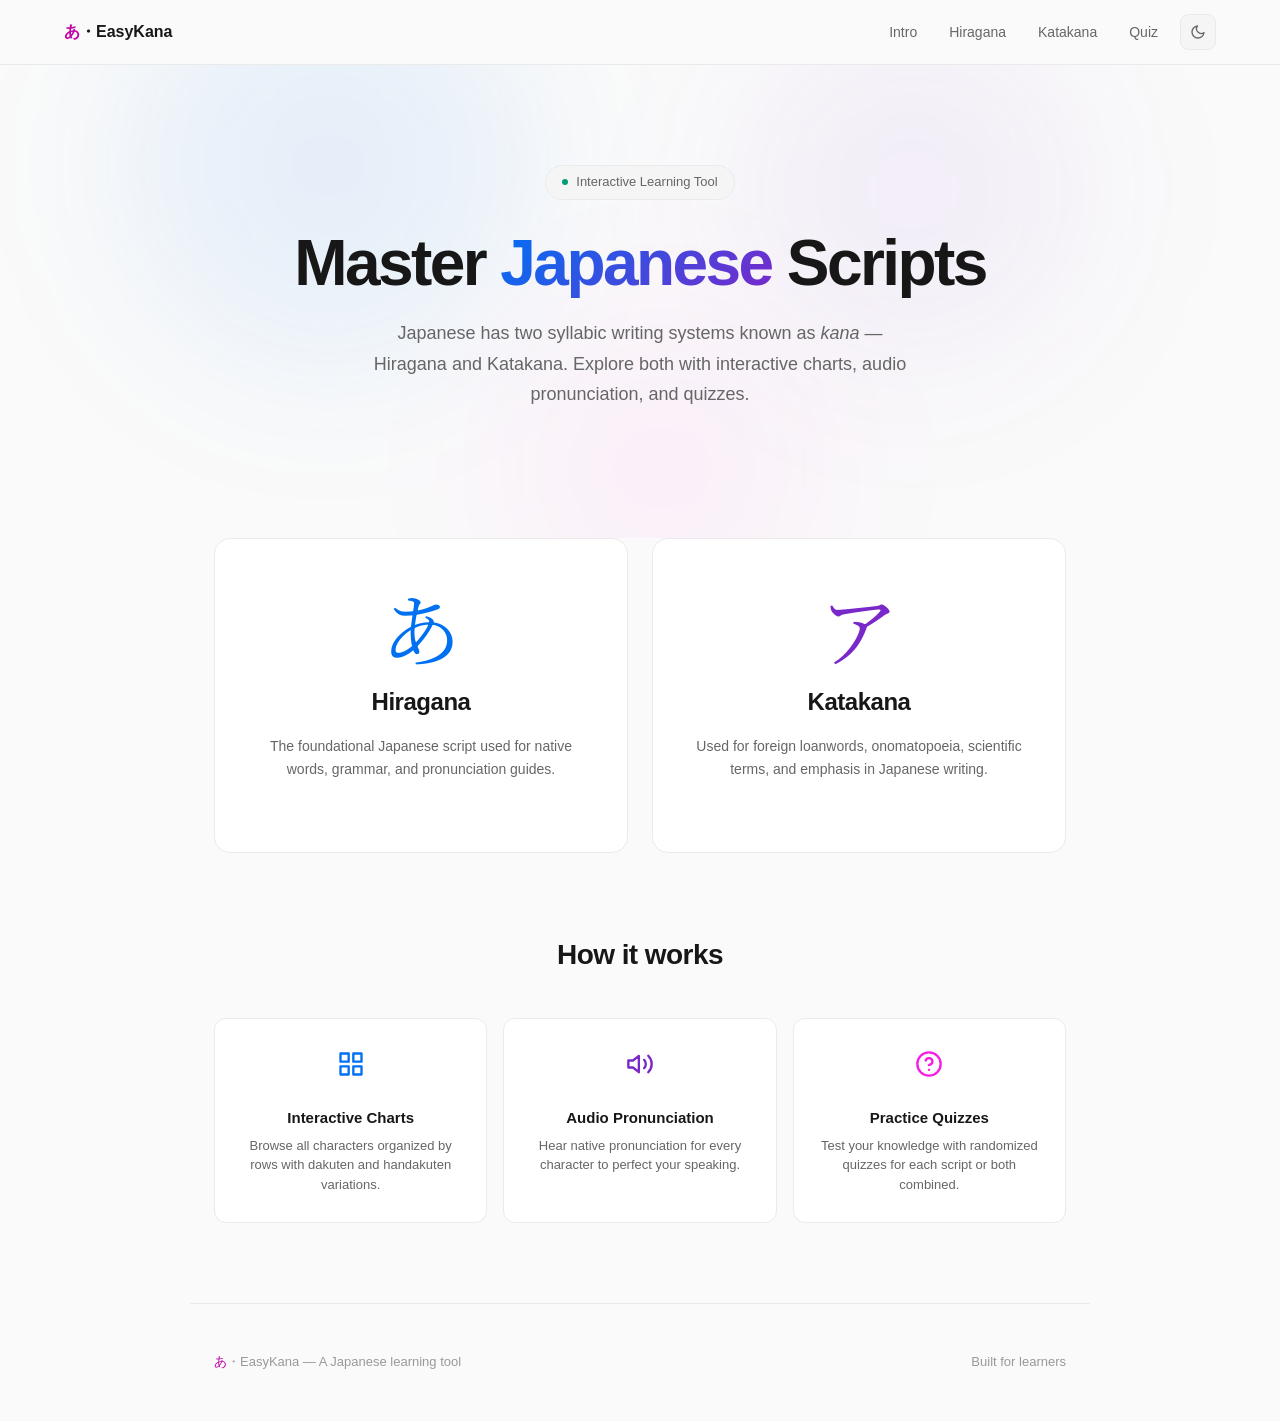
==== index.html @ 502223f6 "hiragana+katakana (basic, dakuten)" ====
<!DOCTYPE html>
<html lang="en">
<head>
  <meta charset="UTF-8">
  <meta name="viewport" content="width=device-width, initial-scale=1.0">
  <title>Master Japanese — Hiragana & Katakana</title>
  <link rel="stylesheet" href="shared.css?v=6">
  <link rel="icon" href="favicon.svg">
  <style>
    /* ── Hero ── */
    .hero {
      position: relative;
      z-index: 1;
      text-align: center;
      padding: 100px 24px 80px;
      max-width: 800px;
      margin: 0 auto;
    }

    .hero-badge {
      display: inline-flex;
      align-items: center;
      gap: 8px;
      padding: 6px 16px;
      border-radius: 999px;
      border: 1px solid var(--border);
      background: var(--bg-secondary);
      font-size: 13px;
      color: var(--text-secondary);
      margin-bottom: 28px;
      backdrop-filter: blur(8px);
    }

    .hero-badge .dot {
      width: 6px;
      height: 6px;
      border-radius: 50%;
      background: var(--accent-cyan);
      animation: pulse-dot 2s ease-in-out infinite;
    }

    .hero h1 {
      font-size: clamp(40px, 6vw, 64px);
      font-weight: 700;
      letter-spacing: -0.04em;
      line-height: 1.1;
      margin-bottom: 20px;
    }

    .hero h1 .gradient-text {
      background: linear-gradient(135deg, var(--accent-blue), var(--accent-violet), var(--accent-pink));
      background-size: 200% 200%;
      animation: gradient-shift 6s ease infinite;
      -webkit-background-clip: text;
      -webkit-text-fill-color: transparent;
      background-clip: text;
    }

    @keyframes gradient-shift {
      0%, 100% { background-position: 0% 50%; }
      50% { background-position: 100% 50%; }
    }

    .hero p {
      font-size: 18px;
      color: var(--text-secondary);
      max-width: 560px;
      margin: 0 auto;
      line-height: 1.7;
    }

    .hero p:last-of-type {
      margin-bottom: 48px;
    }

    /* ── Script Cards ── */
    .scripts-section {
      max-width: 900px;
      margin: 0 auto;
      padding: 0 24px 80px;
    }

    .scripts-grid {
      display: grid;
      grid-template-columns: 1fr 1fr;
      gap: 24px;
    }

    .script-card {
      position: relative;
      background: var(--bg-card);
      border: 1px solid var(--border);
      border-radius: 16px;
      padding: 48px 36px;
      text-align: center;
      cursor: pointer;
      transition: transform 0.3s ease, box-shadow 0.3s ease;
      overflow: hidden;
      text-decoration: none;
      touch-action: manipulation;
    }

    .script-card::before {
      content: '';
      position: absolute;
      inset: -1px;
      border-radius: 16px;
      opacity: 0;
      transition: opacity 0.3s ease;
      pointer-events: none;
      z-index: 0;
    }

    .script-card.hiragana-card::before {
      background: radial-gradient(circle at 50% 50%, rgba(0,112,243,0.15), transparent 60%);
    }

    .script-card.katakana-card::before {
      background: radial-gradient(circle at 50% 50%, rgba(121,40,202,0.15), transparent 60%);
    }

    .script-card:hover {
      border-color: var(--border-hover);
      background: var(--bg-card-hover);
      transform: translateY(-6px);
      box-shadow: 0 16px 48px rgba(0,0,0,0.15);
    }

    .script-card:hover::before {
      opacity: 1;
    }

    .script-char {
      position: relative;
      z-index: 1;
      font-family: "Yu Mincho", "Hiragino Mincho Pro", "MS Mincho", "Noto Serif JP", serif;
      font-size: 80px;
      line-height: 1;
      margin-bottom: 16px;
      transition: transform 0.3s cubic-bezier(0.34, 1.56, 0.64, 1);
    }

    .script-card:hover .script-char {
      transform: scale(1.08);
    }

    .hiragana-card .script-char { color: var(--accent-blue); }
    .katakana-card .script-char { color: var(--accent-violet); }

    .script-card h2 {
      position: relative;
      z-index: 1;
      font-size: 24px;
      font-weight: 600;
      letter-spacing: -0.02em;
      color: var(--text-primary);
      margin-bottom: 14px;
    }

    .script-card .script-desc {
      position: relative;
      z-index: 1;
      font-size: 14px;
      color: var(--text-secondary);
      line-height: 1.6;
      margin-bottom: 24px;
    }

    .script-card .script-stats {
      position: relative;
      z-index: 1;
      display: flex;
      justify-content: center;
      gap: 32px;
      padding-top: 20px;
      border-top: 1px solid var(--border);
    }

    .script-card .stat {
      text-align: center;
    }

    .script-card .stat .num {
      font-size: 22px;
      font-weight: 700;
      color: var(--text-primary);
    }

    .script-card .stat .lbl {
      font-size: 11px;
      color: var(--text-tertiary);
      margin-top: 2px;
      text-transform: uppercase;
      letter-spacing: 0.05em;
    }

    .script-card .arrow {
      position: absolute;
      top: 20px;
      right: 20px;
      width: 32px;
      height: 32px;
      border-radius: 8px;
      border: 1px solid var(--border);
      display: flex;
      align-items: center;
      justify-content: center;
      opacity: 0;
      transform: translate(-4px, 4px);
      transition: opacity 0.2s ease, transform 0.2s ease;
      z-index: 1;
    }

    .script-card:hover .arrow {
      opacity: 1;
      transform: translate(0, 0);
    }

    .arrow svg {
      width: 14px;
      height: 14px;
      stroke: var(--text-secondary);
      fill: none;
      stroke-width: 2;
      stroke-linecap: round;
      stroke-linejoin: round;
    }

    /* ── Features Section ── */
    .features {
      max-width: 900px;
      margin: 0 auto;
      padding: 0 24px 80px;
    }

    .features h2 {
      text-align: center;
      font-size: 28px;
      font-weight: 600;
      letter-spacing: -0.02em;
      margin-bottom: 40px;
    }

    .features-grid {
      display: grid;
      grid-template-columns: repeat(3, 1fr);
      gap: 16px;
    }

    .feature-card {
      background: var(--bg-card);
      border: 1px solid var(--border);
      border-radius: var(--radius);
      padding: 28px 24px;
      text-align: center;
      transition: transform 0.2s ease, box-shadow 0.2s ease;
      text-decoration: none;
      color: inherit;
      display: block;
      touch-action: manipulation;
    }

    .feature-card:hover {
      border-color: var(--border-hover);
      background: var(--bg-card-hover);
    }

    .feature-icon {
      font-size: 28px;
      margin-bottom: 14px;
    }

    .feature-card h3 {
      font-size: 15px;
      font-weight: 600;
      color: var(--text-primary);
      margin-bottom: 6px;
    }

    .feature-card p {
      font-size: 13px;
      color: var(--text-secondary);
      line-height: 1.5;
    }

    footer { max-width: 900px; }

    /* ── Responsive ── */
    @media (max-width: 768px) {
      .hero { padding: 60px 20px 50px; }
      .hero h1 { font-size: 36px; }
      .scripts-grid { grid-template-columns: 1fr; gap: 16px; }
      .script-card { padding: 36px 24px; }
      .script-char { font-size: 60px; }
      .features-grid { grid-template-columns: 1fr; }
      .script-card .arrow { opacity: 1; transform: translate(0, 0); }
    }
  </style>
</head>
<body>

  <nav>
    <div class="nav-inner">
      <a href="index.html" class="logo">
        <span><span style="color:#c005a7">あ</span>・EasyKana</span>
      </a>
      <div class="nav-right">
        <ul class="nav-links">
          <li><a href="intro.html">Intro</a></li>
          <li><a href="hiragana.html">Hiragana</a></li>
          <li><a href="katakana.html">Katakana</a></li>
          <li><a href="quiz.html">Quiz</a></li>
        </ul>
        <button class="hamburger" id="hamburger" aria-label="Toggle menu">
          <svg class="icon-menu" viewBox="0 0 24 24"><line x1="3" y1="6" x2="21" y2="6"/><line x1="3" y1="12" x2="21" y2="12"/><line x1="3" y1="18" x2="21" y2="18"/></svg>
          <svg class="icon-close" viewBox="0 0 24 24"><line x1="18" y1="6" x2="6" y2="18"/><line x1="6" y1="6" x2="18" y2="18"/></svg>
        </button>
        <button class="theme-toggle" id="themeToggle" title="Toggle light/dark mode" aria-label="Toggle theme">
          <svg class="icon-moon" width="16" height="16" viewBox="0 0 24 24" fill="none" stroke="currentColor" stroke-width="2" stroke-linecap="round" stroke-linejoin="round"><path d="M21 12.79A9 9 0 1 1 11.21 3 7 7 0 0 0 21 12.79z"/></svg>
          <svg class="icon-sun" width="16" height="16" viewBox="0 0 24 24" fill="none" stroke="currentColor" stroke-width="2" stroke-linecap="round" stroke-linejoin="round"><circle cx="12" cy="12" r="5"/><line x1="12" y1="1" x2="12" y2="3"/><line x1="12" y1="21" x2="12" y2="23"/><line x1="4.22" y1="4.22" x2="5.64" y2="5.64"/><line x1="18.36" y1="18.36" x2="19.78" y2="19.78"/><line x1="1" y1="12" x2="3" y2="12"/><line x1="21" y1="12" x2="23" y2="12"/><line x1="4.22" y1="19.78" x2="5.64" y2="18.36"/><line x1="18.36" y1="5.64" x2="19.78" y2="4.22"/></svg>
        </button>
      </div>
    </div>
  </nav>
  <div class="mobile-menu" id="mobileMenu">
    <a href="intro.html">Intro</a>
    <a href="hiragana.html">Hiragana</a>
    <a href="katakana.html">Katakana</a>
    <a href="quiz.html">Quiz</a>
  </div>
  <script>
    document.getElementById('hamburger').addEventListener('click', function() {
      this.classList.toggle('active');
      document.getElementById('mobileMenu').classList.toggle('active');
    });
    document.getElementById('hamburger').addEventListener('touchend', function(e) {
      e.preventDefault();
      this.classList.toggle('active');
      document.getElementById('mobileMenu').classList.toggle('active');
    });
  </script>

  <div class="hero-wrap">
    <div class="hero-bg">
      <div class="orb orb-1"></div>
      <div class="orb orb-2"></div>
      <div class="orb orb-3"></div>
    </div>
    <section class="hero">
      <div class="hero-badge">
        <span class="dot"></span>
        Interactive Learning Tool
      </div>
      <h1>Master <span class="gradient-text">Japanese</span> Scripts</h1>
      <p>Japanese has two syllabic writing systems known as <em>kana</em> — Hiragana and Katakana. Explore both with interactive charts, audio pronunciation, and quizzes.</p>
    </section>
  </div>

  <section class="scripts-section">
    <div class="scripts-grid">
      <a href="hiragana.html" class="script-card hiragana-card">
        <div class="arrow"><svg viewBox="0 0 24 24"><line x1="7" y1="17" x2="17" y2="7"/><polyline points="7 7 17 7 17 17"/></svg></div>
        <div class="script-char">あ</div>
        <h2>Hiragana</h2>
        <p class="script-desc">The foundational Japanese script used for native words, grammar, and pronunciation guides.</p>
      </a>
      <a href="katakana.html" class="script-card katakana-card">
        <div class="arrow"><svg viewBox="0 0 24 24"><line x1="7" y1="17" x2="17" y2="7"/><polyline points="7 7 17 7 17 17"/></svg></div>
        <div class="script-char">ア</div>
        <h2>Katakana</h2>
        <p class="script-desc">Used for foreign loanwords, onomatopoeia, scientific terms, and emphasis in Japanese writing.</p>
      </a>
    </div>
  </section>

  <section class="features">
    <h2>How it works</h2>
    <div class="features-grid">
      <div class="feature-card">
        <div class="feature-icon">
          <svg width="28" height="28" viewBox="0 0 24 24" fill="none" stroke="var(--accent-blue)" stroke-width="2" stroke-linecap="round" stroke-linejoin="round"><rect x="3" y="3" width="7" height="7"/><rect x="14" y="3" width="7" height="7"/><rect x="14" y="14" width="7" height="7"/><rect x="3" y="14" width="7" height="7"/></svg>
        </div>
        <h3>Interactive Charts</h3>
        <p>Browse all characters organized by rows with dakuten and handakuten variations.</p>
      </div>
      <div class="feature-card">
        <div class="feature-icon">
          <svg width="28" height="28" viewBox="0 0 24 24" fill="none" stroke="var(--accent-violet)" stroke-width="2" stroke-linecap="round" stroke-linejoin="round"><polygon points="11 5 6 9 2 9 2 15 6 15 11 19 11 5"/><path d="M19.07 4.93a10 10 0 0 1 0 14.14"/><path d="M15.54 8.46a5 5 0 0 1 0 7.07"/></svg>
        </div>
        <h3>Audio Pronunciation</h3>
        <p>Hear native pronunciation for every character to perfect your speaking.</p>
      </div>
      <a href="quiz.html" class="feature-card">
        <div class="feature-icon">
          <svg width="28" height="28" viewBox="0 0 24 24" fill="none" stroke="var(--accent-pink)" stroke-width="2" stroke-linecap="round" stroke-linejoin="round"><circle cx="12" cy="12" r="10"/><path d="M9.09 9a3 3 0 0 1 5.83 1c0 2-3 3-3 3"/><line x1="12" y1="17" x2="12.01" y2="17"/></svg>
        </div>
        <h3>Practice Quizzes</h3>
        <p>Test your knowledge with randomized quizzes for each script or both combined.</p>
      </a>
    </div>
  </section>

  <footer>
    <span class="footer-desktop"><span style="color:#c005a7">あ</span>・EasyKana — A Japanese learning tool</span>
    <span class="footer-desktop">Built for learners</span>
    <span class="footer-mobile"><span style="color:#c005a7">あ</span>・EasyKana — Built for learners</span>
  </footer>

  <script>
    const themeToggle = document.getElementById('themeToggle');
    const html = document.documentElement;
    const saved = localStorage.getItem('theme');
    if (saved === 'dark' || (!saved && window.matchMedia('(prefers-color-scheme: dark)').matches)) html.setAttribute('data-theme', 'dark');

    themeToggle.addEventListener('click', () => {
      const isDark = html.getAttribute('data-theme') === 'dark';
      if (isDark) {
        html.removeAttribute('data-theme');
        localStorage.setItem('theme', 'light');
      } else {
        html.setAttribute('data-theme', 'dark');
        localStorage.setItem('theme', 'dark');
      }
    });

    document.querySelectorAll('a.script-card, a.feature-card').forEach(link => {
      let startY = 0;
      link.addEventListener('touchstart', e => { startY = e.touches[0].clientY; }, { passive: true });
      link.addEventListener('touchend', e => {
        e.preventDefault();
        if (Math.abs(e.changedTouches[0].clientY - startY) < 10) {
          window.location.href = link.href;
        }
      });
    });
  </script>

</body>
</html>
---- shared.css ----
@import url('https://fonts.googleapis.com/css2?family=Noto+Serif+JP:wght@400;700;900&display=swap');

/* ── Reset & Vercel Palette ── */
*, *::before, *::after { margin: 0; padding: 0; box-sizing: border-box; }

:root {
  --bg: #fafafa;
  --bg-secondary: #f5f5f5;
  --bg-card: #ffffff;
  --bg-card-hover: #f7f7f7;
  --border: #eaeaea;
  --border-hover: #d4d4d4;
  --text-primary: #171717;
  --text-secondary: #666666;
  --text-tertiary: #999999;
  --accent: #444444;
  --accent-blue: #0070f3;
  --accent-blue-hover: #005bc4;
  --accent-violet: #7928ca;
  --accent-cyan: #009e74;
  --accent-pink: #f81ce5;
  --shadow: 0 2px 8px rgba(0,0,0,0.06);
  --shadow-lg: 0 8px 30px rgba(0,0,0,0.08);
  --nav-bg: rgba(250, 250, 250, 0.8);
  --overlay-bg: rgba(0,0,0,0.4);
  --gradient-card: rgba(0,112,243,0.04), rgba(121,40,202,0.04);
  --pill-active-bg: rgba(0,0,0,0.06);
  --hero-glow-1: rgba(0,112,243,0.08);
  --hero-glow-2: rgba(121,40,202,0.06);
  --hero-glow-3: rgba(248,28,229,0.05);
  --card-glow: rgba(0,112,243,0.12);
  --radius: 12px;
  --radius-sm: 8px;
  --transition: 150ms ease;
}

html[data-theme="dark"] {
  --bg: #000000;
  --bg-secondary: #0a0a0a;
  --bg-card: #111111;
  --bg-card-hover: #1a1a1a;
  --border: #222222;
  --border-hover: #333333;
  --text-primary: #ededed;
  --text-secondary: #a1a1a1;
  --text-tertiary: #666666;
  --accent: #ffffff;
  --accent-blue: #0070f3;
  --accent-blue-hover: #0060d3;
  --accent-violet: #7928ca;
  --accent-cyan: #50e3c2;
  --accent-pink: #f81ce5;
  --shadow: 0 2px 8px rgba(0,0,0,0.3);
  --shadow-lg: 0 8px 30px rgba(0,0,0,0.4);
  --nav-bg: rgba(0, 0, 0, 0.8);
  --overlay-bg: rgba(0,0,0,0.7);
  --gradient-card: rgba(0,112,243,0.06), rgba(121,40,202,0.06);
  --pill-active-bg: rgba(255,255,255,0.06);
  --hero-glow-1: rgba(0,112,243,0.15);
  --hero-glow-2: rgba(121,40,202,0.12);
  --hero-glow-3: rgba(248,28,229,0.08);
  --card-glow: rgba(0,112,243,0.2);
}

html { scroll-behavior: smooth; }

body {
  font-family: -apple-system, BlinkMacSystemFont, 'Segoe UI', Roboto, 'Helvetica Neue', sans-serif;
  background: var(--bg);
  color: var(--text-primary);
  line-height: 1.6;
  -webkit-font-smoothing: antialiased;
}

/* ── Navigation ── */
nav {
  position: sticky;
  top: 0;
  z-index: 100;
  background: var(--nav-bg);
  backdrop-filter: blur(12px);
  -webkit-backdrop-filter: blur(12px);
  border-bottom: 1px solid var(--border);
}

.nav-inner {
  max-width: 1200px;
  margin: 0 auto;
  padding: 0 24px;
  height: 64px;
  display: flex;
  align-items: center;
  justify-content: space-between;
}

.logo {
  display: flex;
  align-items: center;
  gap: 10px;
  font-size: 16px;
  font-weight: 600;
  color: var(--text-primary);
  text-decoration: none;
}

.nav-right {
  display: flex;
  align-items: center;
  gap: 8px;
}

.nav-links {
  display: flex;
  gap: 4px;
  list-style: none;
}

.nav-links a {
  padding: 6px 14px;
  border-radius: 6px;
  font-size: 14px;
  color: var(--text-secondary);
  text-decoration: none;
  transition: color var(--transition), background var(--transition);
}

.nav-links a:hover {
  color: var(--text-primary);
  background: var(--pill-active-bg);
}

.nav-links a.active {
  background: linear-gradient(135deg, var(--accent-blue), var(--accent-violet), var(--accent-pink));
  -webkit-background-clip: text;
  -webkit-text-fill-color: transparent;
  background-clip: text;
}

/* ── Theme Toggle ── */
.theme-toggle {
  width: 36px;
  height: 36px;
  border-radius: 8px;
  border: 1px solid var(--border);
  background: var(--bg-secondary);
  color: var(--text-secondary);
  cursor: pointer;
  display: flex;
  align-items: center;
  justify-content: center;
  transition: transform var(--transition), box-shadow var(--transition);
  flex-shrink: 0;
}

.theme-toggle:hover {
  border-color: var(--border-hover);
  color: var(--text-primary);
}

.icon-sun { display: none; }
.icon-moon { display: block; }
html[data-theme="dark"] .icon-sun { display: block; }
html[data-theme="dark"] .icon-moon { display: none; }

/* ── Hero Background ── */
.hero-wrap {
  position: relative;
  overflow: hidden;
}

.hero-bg {
  position: absolute;
  inset: 0;
  z-index: 0;
  overflow: hidden;
}

.hero-bg .orb {
  position: absolute;
  border-radius: 50%;
  filter: blur(80px);
  animation: float 8s ease-in-out infinite;
}

.hero-bg .orb-1 {
  width: 400px; height: 400px;
  background: var(--hero-glow-1);
  top: -100px; left: 10%;
  animation-delay: 0s;
}

.hero-bg .orb-2 {
  width: 350px; height: 350px;
  background: var(--hero-glow-2);
  top: -50px; right: 15%;
  animation-delay: -3s;
}

.hero-bg .orb-3 {
  width: 300px; height: 300px;
  background: var(--hero-glow-3);
  bottom: -80px; left: 40%;
  animation-delay: -5s;
}

@keyframes float {
  0%, 100% { transform: translate(0, 0) scale(1); }
  33% { transform: translate(30px, -20px) scale(1.05); }
  66% { transform: translate(-20px, 15px) scale(0.95); }
}

@keyframes pulse-dot {
  0%, 100% { opacity: 1; transform: scale(1); }
  50% { opacity: 0.5; transform: scale(0.8); }
}

/* ── Footer ── */
footer {
  margin: 0 auto;
  padding: 48px 24px;
  border-top: 1px solid var(--border);
  display: flex;
  align-items: center;
  justify-content: space-between;
  font-size: 13px;
  color: var(--text-tertiary);
}

footer a {
  color: var(--text-secondary);
  text-decoration: none;
  transition: color var(--transition);
}

footer a:hover {
  color: var(--text-primary);
}

/* ── Hamburger Menu ── */
.hamburger {
  display: none;
  width: 36px;
  height: 36px;
  border-radius: 8px;
  border: 1px solid var(--border);
  background: transparent;
  color: var(--text-secondary);
  cursor: pointer;
  align-items: center;
  justify-content: center;
  transition: transform var(--transition), box-shadow var(--transition);
  flex-shrink: 0;
}

.hamburger:hover {
  border-color: var(--border-hover);
  color: var(--text-primary);
  background: var(--bg-card);
}

.hamburger svg {
  width: 18px;
  height: 18px;
  stroke: currentColor;
  fill: none;
  stroke-width: 2;
  stroke-linecap: round;
}

.hamburger .icon-close { display: none; }
.hamburger.active .icon-menu { display: none; }
.hamburger.active .icon-close { display: block; }

.mobile-menu {
  display: none;
  position: fixed;
  top: 64px;
  left: 0;
  right: 0;
  z-index: 99;
  background: var(--bg);
  border-bottom: 1px solid var(--border);
  padding: 16px 24px;
  flex-direction: column;
  gap: 4px;
  animation: menu-enter 0.2s ease;
}

.mobile-menu.active {
  display: flex;
}

@keyframes menu-enter {
  from { opacity: 0; transform: translateY(-8px); }
  to { opacity: 1; transform: translateY(0); }
}

.mobile-menu a {
  display: block;
  padding: 12px 16px;
  border-radius: 8px;
  font-size: 15px;
  color: var(--text-secondary);
  text-decoration: none;
  transition: color var(--transition);
}

.mobile-menu a:hover {
  color: var(--text-primary);
  background: var(--pill-active-bg);
}

.mobile-menu a.active {
  background: linear-gradient(135deg, var(--accent-blue), var(--accent-violet), var(--accent-pink));
  -webkit-background-clip: text;
  -webkit-text-fill-color: transparent;
  background-clip: text;
}

.footer-mobile { display: none; }

/* ── Responsive (shared) ── */
@media (max-width: 768px) {
  .nav-links { display: none; }
  .hamburger { display: flex; }
  footer .footer-desktop { display: none; }
  footer .footer-mobile { display: block; }
}
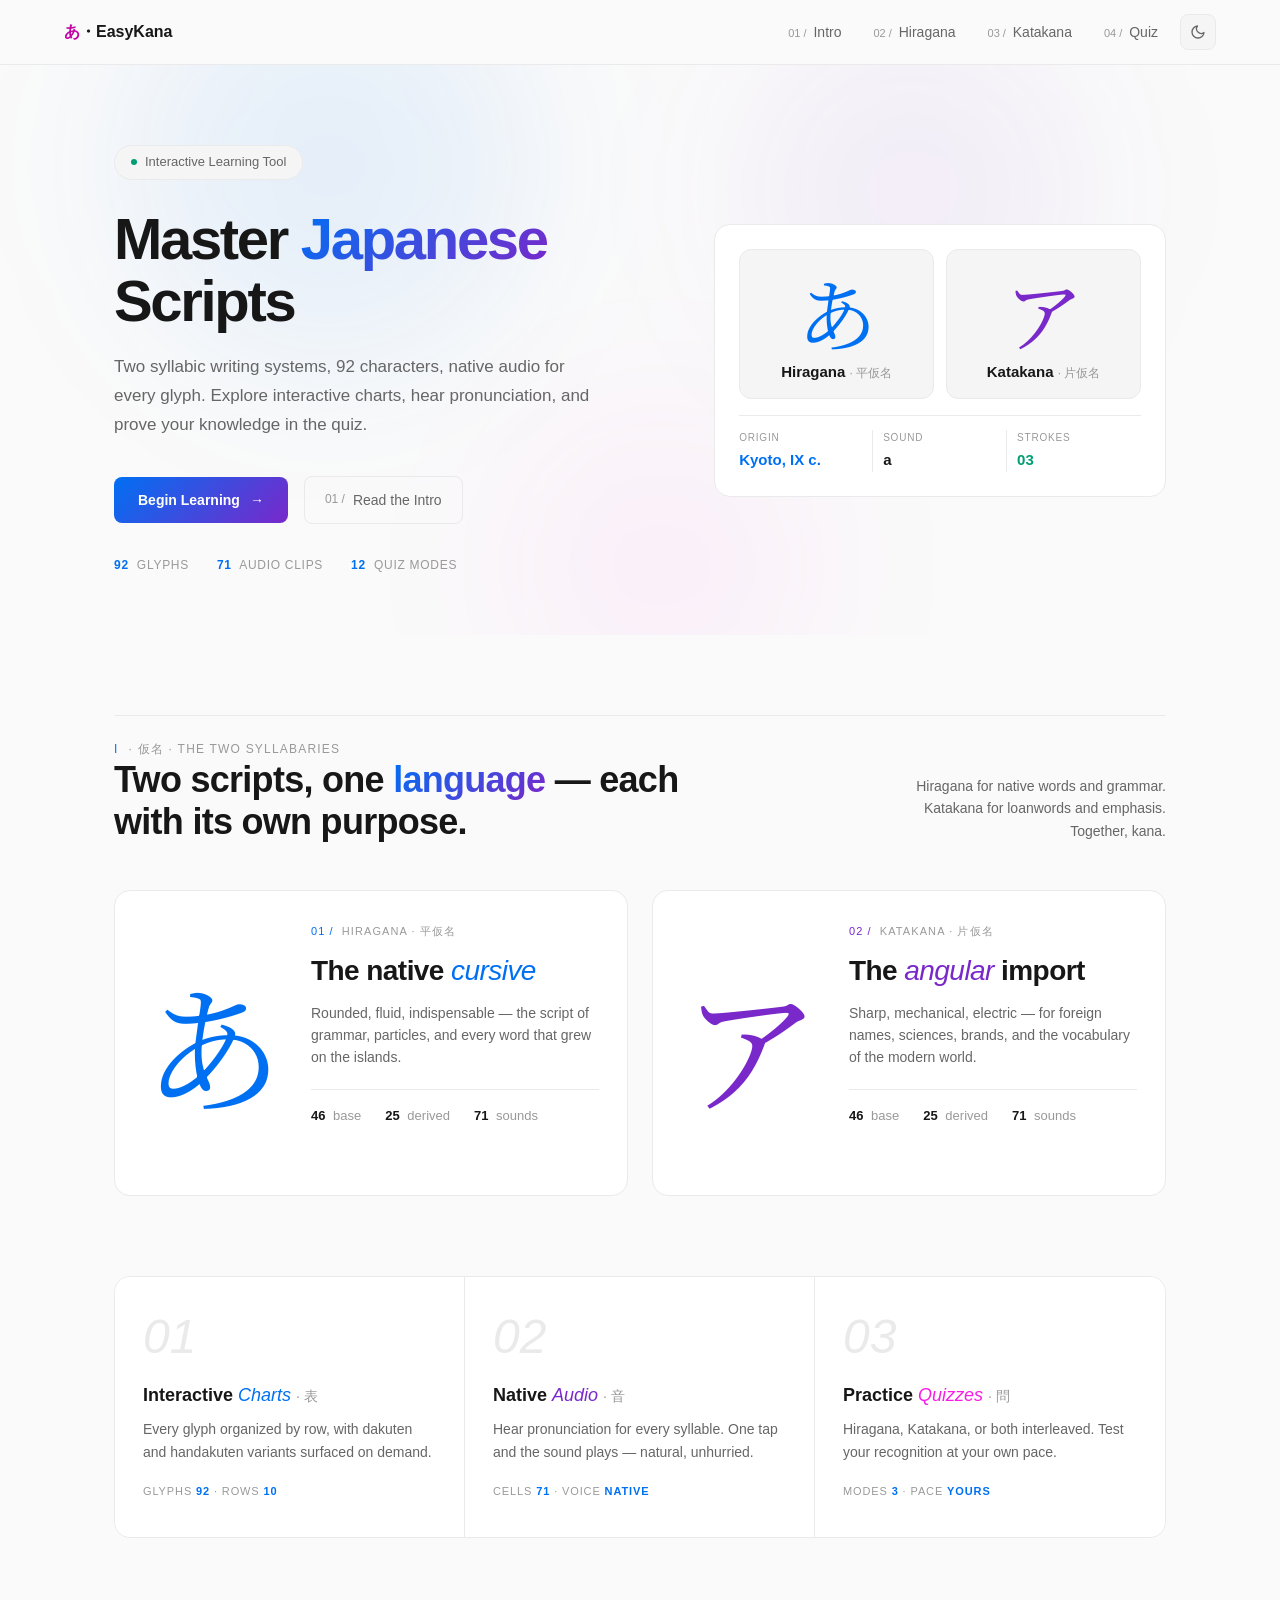
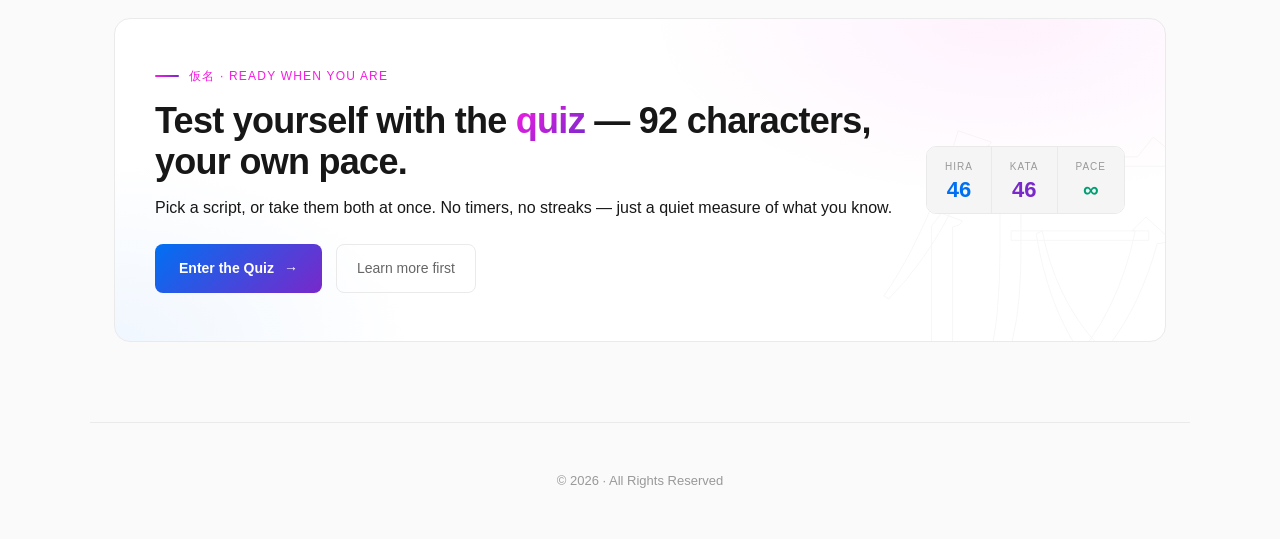
==== commit 91a3e79c: "redesign" ====
--- a/index.html
+++ b/index.html
@@ -7,15 +7,69 @@
   <link rel="stylesheet" href="shared.css?v=6">
   <link rel="icon" href="favicon.svg">
   <style>
-    /* ── Hero ── */
+    /* ── Ticker Tape ── */
+    .ticker {
+      border-bottom: 1px solid var(--border);
+      background: var(--bg-secondary);
+      overflow: hidden;
+      font-size: 12px;
+      letter-spacing: 0.12em;
+      color: var(--text-tertiary);
+      text-transform: uppercase;
+      user-select: none;
+    }
+    .ticker-track {
+      display: flex;
+      gap: 48px;
+      padding: 8px 0;
+      white-space: nowrap;
+      animation: ticker-scroll 50s linear infinite;
+      width: max-content;
+    }
+    .ticker-track span {
+      display: inline-flex;
+      align-items: center;
+      gap: 10px;
+    }
+    .ticker-track .glyph {
+      font-family: "Yu Mincho", "Hiragino Mincho Pro", "Noto Serif JP", serif;
+      font-size: 14px;
+      background: linear-gradient(135deg, var(--accent-blue), var(--accent-violet));
+      -webkit-background-clip: text;
+      -webkit-text-fill-color: transparent;
+      background-clip: text;
+      letter-spacing: 0;
+    }
+    .ticker-track .sep {
+      color: var(--accent-pink);
+    }
+    @keyframes ticker-scroll {
+      from { transform: translateX(0); }
+      to { transform: translateX(-50%); }
+    }
+
+    /* ── Numbered Nav Override ── */
+    .nav-links .num {
+      color: var(--text-tertiary);
+      font-size: 11px;
+      margin-right: 3px;
+      font-variant-numeric: tabular-nums;
+    }
+
+    /* ── Hero (asymmetric) ── */
     .hero {
       position: relative;
       z-index: 1;
-      text-align: center;
-      padding: 100px 24px 80px;
-      max-width: 800px;
+      max-width: 1100px;
       margin: 0 auto;
-    }
+      padding: 80px 24px 60px;
+      display: grid;
+      grid-template-columns: 1.1fr 0.9fr;
+      gap: 48px;
+      align-items: center;
+    }
+
+    .hero-left { position: relative; }
 
     .hero-badge {
       display: inline-flex;
@@ -40,10 +94,10 @@
     }
 
     .hero h1 {
-      font-size: clamp(40px, 6vw, 64px);
+      font-size: clamp(38px, 5vw, 58px);
       font-weight: 700;
       letter-spacing: -0.04em;
-      line-height: 1.1;
+      line-height: 1.08;
       margin-bottom: 20px;
     }
 
@@ -62,22 +116,322 @@
     }
 
     .hero p {
-      font-size: 18px;
+      font-size: 17px;
       color: var(--text-secondary);
-      max-width: 560px;
+      max-width: 480px;
+      line-height: 1.7;
+      margin-bottom: 36px;
+    }
+
+    .hero-actions {
+      display: flex;
+      align-items: center;
+      gap: 16px;
+      flex-wrap: wrap;
+    }
+
+    .btn-primary {
+      display: inline-flex;
+      align-items: center;
+      gap: 10px;
+      padding: 12px 24px;
+      background: linear-gradient(135deg, var(--accent-blue), var(--accent-violet));
+      color: #fff;
+      font-size: 14px;
+      font-weight: 600;
+      border-radius: 8px;
+      text-decoration: none;
+      transition: transform 0.2s ease, box-shadow 0.2s ease;
+    }
+    .btn-primary:hover {
+      transform: translateY(-2px);
+      box-shadow: 0 8px 24px rgba(0,112,243,0.3);
+    }
+
+    .btn-ghost {
+      display: inline-flex;
+      align-items: center;
+      gap: 8px;
+      padding: 12px 20px;
+      border: 1px solid var(--border);
+      background: transparent;
+      color: var(--text-secondary);
+      font-size: 14px;
+      font-weight: 500;
+      border-radius: 8px;
+      text-decoration: none;
+      transition: transform 0.2s ease, box-shadow 0.2s ease;
+    }
+    .btn-ghost:hover {
+      border-color: var(--border-hover);
+      color: var(--text-primary);
+      background: var(--bg-card);
+    }
+
+    .hero-meta {
+      display: flex;
+      gap: 28px;
+      margin-top: 32px;
+      font-size: 12px;
+      letter-spacing: 0.06em;
+      color: var(--text-tertiary);
+      text-transform: uppercase;
+    }
+    .hero-meta b {
+      color: var(--accent-blue);
+      font-weight: 600;
+      margin-right: 4px;
+    }
+
+    /* ── Codex Card (hero right) ── */
+    .codex {
+      position: relative;
+      background: var(--bg-card);
+      border: 1px solid var(--border);
+      border-radius: 16px;
+      padding: 24px;
+      overflow: hidden;
+    }
+
+    .codex .corner {
+      position: absolute;
+      width: 14px;
+      height: 14px;
+      pointer-events: none;
+    }
+    .codex .corner svg {
+      width: 14px;
+      height: 14px;
+      stroke: var(--accent-violet);
+      stroke-width: 1.5;
+      fill: none;
+      opacity: 0.5;
+    }
+    .codex .c-tl { top: 8px; left: 8px; }
+    .codex .c-tr { top: 8px; right: 8px; }
+    .codex .c-bl { bottom: 8px; left: 8px; }
+    .codex .c-br { bottom: 8px; right: 8px; }
+
+    .codex-head {
+      display: flex;
+      justify-content: space-between;
+      align-items: center;
+      padding-bottom: 14px;
+      border-bottom: 1px solid var(--border);
+      margin-bottom: 16px;
+      font-size: 11px;
+      letter-spacing: 0.08em;
+      text-transform: uppercase;
+      color: var(--text-tertiary);
+    }
+    .codex-head .status {
+      display: flex;
+      align-items: center;
+      gap: 6px;
+      color: var(--accent-cyan);
+    }
+    .codex-head .status .pip {
+      width: 6px;
+      height: 6px;
+      border-radius: 50%;
+      background: var(--accent-cyan);
+      box-shadow: 0 0 6px var(--accent-cyan);
+    }
+
+    .codex-tiles {
+      display: grid;
+      grid-template-columns: 1fr 1fr;
+      gap: 12px;
+      margin-bottom: 16px;
+    }
+
+    .codex-tile {
+      position: relative;
+      border: 1px solid var(--border);
+      border-radius: 12px;
+      padding: 18px 16px 14px;
+      text-decoration: none;
+      color: inherit;
+      display: flex;
+      flex-direction: column;
+      align-items: center;
+      gap: 4px;
+      transition: transform 0.2s ease, box-shadow 0.2s ease;
+      background: var(--bg-secondary);
+      overflow: hidden;
+    }
+    .codex-tile:hover {
+      transform: translateY(-3px);
+      box-shadow: 0 8px 24px rgba(0,0,0,0.1);
+      border-color: var(--border-hover);
+    }
+    .codex-tile .tile-label {
+      font-size: 10px;
+      letter-spacing: 0.1em;
+      text-transform: uppercase;
+      color: var(--text-tertiary);
+      align-self: flex-start;
+    }
+    .codex-tile .tile-char {
+      font-family: "Yu Mincho", "Hiragino Mincho Pro", "Noto Serif JP", serif;
+      font-size: 80px;
+      line-height: 1;
+      margin: 4px 0;
+    }
+    .codex-tile.hira .tile-char {
+      color: var(--accent-blue);
+    }
+    .codex-tile.kata .tile-char {
+      color: var(--accent-violet);
+    }
+    .codex-tile .tile-name {
+      font-size: 15px;
+      font-weight: 600;
+      color: var(--text-primary);
+    }
+    .codex-tile .tile-arrow {
+      position: absolute;
+      top: 12px;
+      right: 12px;
+      width: 24px;
+      height: 24px;
+      border-radius: 6px;
+      border: 1px solid var(--border);
+      display: flex;
+      align-items: center;
+      justify-content: center;
+      opacity: 0;
+      transform: translate(-4px, 4px);
+      transition: opacity 0.2s ease, transform 0.2s ease;
+    }
+    .codex-tile:hover .tile-arrow {
+      opacity: 1;
+      transform: translate(0, 0);
+    }
+    .tile-arrow svg {
+      width: 12px;
+      height: 12px;
+      stroke: var(--text-secondary);
+      fill: none;
+      stroke-width: 2;
+      stroke-linecap: round;
+      stroke-linejoin: round;
+    }
+
+    .codex-foot {
+      display: grid;
+      grid-template-columns: repeat(3, 1fr);
+      border-top: 1px solid var(--border);
+      padding-top: 14px;
+    }
+    .codex-foot .cell {
+      padding: 0 10px;
+      border-right: 1px solid var(--border);
+    }
+    .codex-foot .cell:first-child { padding-left: 0; }
+    .codex-foot .cell:last-child { border-right: none; padding-right: 0; }
+    .codex-foot .k {
+      font-size: 10px;
+      letter-spacing: 0.08em;
+      text-transform: uppercase;
+      color: var(--text-tertiary);
+    }
+    .codex-foot .v {
+      font-size: 15px;
+      font-weight: 600;
+      color: var(--text-primary);
+      margin-top: 2px;
+    }
+    .codex-foot .v.accent { color: var(--accent-blue); }
+    .codex-foot .v.cyan { color: var(--accent-cyan); font-variant-numeric: tabular-nums; }
+
+    /* ── Specimen Strip ── */
+    .specimen {
+      border-top: 1px solid var(--border);
+      border-bottom: 1px solid var(--border);
+      background: var(--bg-secondary);
+      padding: 20px 0;
+      overflow: hidden;
+      user-select: none;
+    }
+    .spec-track {
+      display: flex;
+      gap: 32px;
+      width: max-content;
+      animation: spec-scroll 60s linear infinite;
+      align-items: center;
+    }
+    .spec-item {
+      display: inline-flex;
+      align-items: center;
+      gap: 10px;
+      padding-right: 32px;
+      border-right: 1px solid var(--border);
+    }
+    .spec-item .ch {
+      font-family: "Yu Mincho", "Hiragino Mincho Pro", "Noto Serif JP", serif;
+      font-size: 28px;
+      font-weight: 400;
+      line-height: 1;
+    }
+    .spec-item.hira .ch { color: var(--accent-blue); }
+    .spec-item.kata .ch { color: var(--accent-violet); }
+    .spec-item .rom {
+      font-size: 11px;
+      letter-spacing: 0.1em;
+      text-transform: uppercase;
+      color: var(--text-tertiary);
+    }
+    @keyframes spec-scroll {
+      from { transform: translateX(0); }
+      to { transform: translateX(-50%); }
+    }
+
+    /* ── Script Cards Section ── */
+    .scripts-section {
+      max-width: 1100px;
       margin: 0 auto;
-      line-height: 1.7;
-    }
-
-    .hero p:last-of-type {
+      padding: 80px 24px;
+    }
+
+    .sec-head {
+      display: flex;
+      align-items: flex-end;
+      justify-content: space-between;
+      gap: 24px;
       margin-bottom: 48px;
-    }
-
-    /* ── Script Cards ── */
-    .scripts-section {
-      max-width: 900px;
-      margin: 0 auto;
-      padding: 0 24px 80px;
+      padding-top: 24px;
+      border-top: 1px solid var(--border);
+    }
+    .sec-head .idx {
+      font-size: 12px;
+      letter-spacing: 0.1em;
+      text-transform: uppercase;
+      color: var(--text-tertiary);
+      display: flex;
+      align-items: center;
+      gap: 10px;
+    }
+    .sec-head .idx .accent { color: var(--accent-blue); }
+    .sec-head h2 {
+      font-size: clamp(24px, 3.5vw, 36px);
+      font-weight: 600;
+      letter-spacing: -0.02em;
+      line-height: 1.15;
+      max-width: 600px;
+    }
+    .sec-head h2 .em {
+      background: linear-gradient(135deg, var(--accent-blue), var(--accent-violet));
+      -webkit-background-clip: text;
+      -webkit-text-fill-color: transparent;
+      background-clip: text;
+    }
+    .sec-head .aside {
+      max-width: 280px;
+      font-size: 14px;
+      line-height: 1.6;
+      color: var(--text-secondary);
+      text-align: right;
     }
 
     .scripts-grid {
@@ -91,213 +445,421 @@
       background: var(--bg-card);
       border: 1px solid var(--border);
       border-radius: 16px;
-      padding: 48px 36px;
-      text-align: center;
+      padding: 0;
       cursor: pointer;
       transition: transform 0.3s ease, box-shadow 0.3s ease;
       overflow: hidden;
       text-decoration: none;
       touch-action: manipulation;
-    }
-
-    .script-card::before {
-      content: '';
-      position: absolute;
-      inset: -1px;
-      border-radius: 16px;
-      opacity: 0;
-      transition: opacity 0.3s ease;
-      pointer-events: none;
-      z-index: 0;
-    }
-
-    .script-card.hiragana-card::before {
-      background: radial-gradient(circle at 50% 50%, rgba(0,112,243,0.15), transparent 60%);
-    }
-
-    .script-card.katakana-card::before {
-      background: radial-gradient(circle at 50% 50%, rgba(121,40,202,0.15), transparent 60%);
-    }
-
-    .script-card:hover {
-      border-color: var(--border-hover);
-      background: var(--bg-card-hover);
-      transform: translateY(-6px);
-      box-shadow: 0 16px 48px rgba(0,0,0,0.15);
-    }
-
-    .script-card:hover::before {
-      opacity: 1;
-    }
-
-    .script-char {
-      position: relative;
-      z-index: 1;
-      font-family: "Yu Mincho", "Hiragino Mincho Pro", "MS Mincho", "Noto Serif JP", serif;
-      font-size: 80px;
+      display: grid;
+      grid-template-columns: auto 1fr;
+      align-items: center;
+    }
+
+    .script-card .card-glyph {
+      font-family: "Yu Mincho", "Hiragino Mincho Pro", "Noto Serif JP", serif;
+      font-size: 140px;
       line-height: 1;
-      margin-bottom: 16px;
+      padding: 24px 28px;
+      text-align: center;
       transition: transform 0.3s cubic-bezier(0.34, 1.56, 0.64, 1);
     }
-
-    .script-card:hover .script-char {
-      transform: scale(1.08);
-    }
-
-    .hiragana-card .script-char { color: var(--accent-blue); }
-    .katakana-card .script-char { color: var(--accent-violet); }
-
-    .script-card h2 {
-      position: relative;
-      z-index: 1;
-      font-size: 24px;
+    .script-card:hover .card-glyph {
+      transform: scale(1.06);
+    }
+    .hiragana-card .card-glyph { color: var(--accent-blue); }
+    .katakana-card .card-glyph { color: var(--accent-violet); }
+
+    .script-card .card-body {
+      padding: 32px 28px 32px 0;
+    }
+    .script-card .card-tag {
+      font-size: 11px;
+      letter-spacing: 0.1em;
+      text-transform: uppercase;
+      color: var(--text-tertiary);
+      margin-bottom: 8px;
+      display: flex;
+      align-items: center;
+      gap: 8px;
+    }
+    .hiragana-card .card-tag .tag-accent { color: var(--accent-blue); }
+    .katakana-card .card-tag .tag-accent { color: var(--accent-violet); }
+
+    .script-card h3 {
+      font-size: 28px;
       font-weight: 600;
       letter-spacing: -0.02em;
       color: var(--text-primary);
-      margin-bottom: 14px;
-    }
-
-    .script-card .script-desc {
-      position: relative;
-      z-index: 1;
+      margin-bottom: 8px;
+    }
+    .script-card h3 .em {
+      font-weight: 400;
+      font-style: italic;
+    }
+    .hiragana-card h3 .em { color: var(--accent-blue); }
+    .katakana-card h3 .em { color: var(--accent-violet); }
+
+    .script-card .card-desc {
       font-size: 14px;
       color: var(--text-secondary);
       line-height: 1.6;
-      margin-bottom: 24px;
-    }
-
-    .script-card .script-stats {
-      position: relative;
-      z-index: 1;
-      display: flex;
-      justify-content: center;
-      gap: 32px;
-      padding-top: 20px;
+      margin-bottom: 20px;
+    }
+
+    .script-card .card-stats {
+      display: flex;
+      gap: 24px;
+      padding-top: 16px;
       border-top: 1px solid var(--border);
-    }
-
-    .script-card .stat {
-      text-align: center;
-    }
-
-    .script-card .stat .num {
-      font-size: 22px;
-      font-weight: 700;
+      font-size: 13px;
+      color: var(--text-tertiary);
+    }
+    .script-card .card-stats b {
       color: var(--text-primary);
-    }
-
-    .script-card .stat .lbl {
-      font-size: 11px;
-      color: var(--text-tertiary);
-      margin-top: 2px;
-      text-transform: uppercase;
-      letter-spacing: 0.05em;
-    }
-
-    .script-card .arrow {
-      position: absolute;
-      top: 20px;
-      right: 20px;
-      width: 32px;
-      height: 32px;
-      border-radius: 8px;
-      border: 1px solid var(--border);
-      display: flex;
-      align-items: center;
-      justify-content: center;
+      font-weight: 600;
+      margin-right: 4px;
+    }
+
+    .script-card .card-enter {
+      display: flex;
+      align-items: center;
+      gap: 6px;
+      font-size: 13px;
+      font-weight: 600;
+      margin-top: 16px;
       opacity: 0;
-      transform: translate(-4px, 4px);
+      transform: translateX(-6px);
       transition: opacity 0.2s ease, transform 0.2s ease;
-      z-index: 1;
-    }
-
-    .script-card:hover .arrow {
+    }
+    .hiragana-card .card-enter { color: var(--accent-blue); }
+    .katakana-card .card-enter { color: var(--accent-violet); }
+    .script-card:hover .card-enter {
       opacity: 1;
-      transform: translate(0, 0);
-    }
-
-    .arrow svg {
+      transform: translateX(0);
+    }
+    .card-enter svg {
       width: 14px;
       height: 14px;
-      stroke: var(--text-secondary);
+      stroke: currentColor;
       fill: none;
       stroke-width: 2;
       stroke-linecap: round;
       stroke-linejoin: round;
     }
 
+    /* corner brackets on script cards */
+    .script-card .corner {
+      position: absolute;
+      width: 12px;
+      height: 12px;
+      pointer-events: none;
+      opacity: 0;
+      transition: opacity 0.3s ease;
+    }
+    .script-card:hover .corner { opacity: 1; }
+    .script-card .corner svg {
+      width: 12px;
+      height: 12px;
+      fill: none;
+      stroke-width: 1.5;
+    }
+    .hiragana-card .corner svg { stroke: var(--accent-blue); }
+    .katakana-card .corner svg { stroke: var(--accent-violet); }
+    .script-card .c-tl { top: 10px; left: 10px; }
+    .script-card .c-tr { top: 10px; right: 10px; }
+    .script-card .c-bl { bottom: 10px; left: 10px; }
+    .script-card .c-br { bottom: 10px; right: 10px; }
+
+    .script-card:hover {
+      border-color: var(--border-hover);
+      background: var(--bg-card-hover);
+      transform: translateY(-4px);
+      box-shadow: 0 12px 40px rgba(0,0,0,0.12);
+    }
+
     /* ── Features Section ── */
     .features {
-      max-width: 900px;
+      max-width: 1100px;
       margin: 0 auto;
       padding: 0 24px 80px;
-    }
-
-    .features h2 {
-      text-align: center;
-      font-size: 28px;
-      font-weight: 600;
-      letter-spacing: -0.02em;
-      margin-bottom: 40px;
     }
 
     .features-grid {
       display: grid;
       grid-template-columns: repeat(3, 1fr);
-      gap: 16px;
+      gap: 0;
+      border: 1px solid var(--border);
+      border-radius: 16px;
+      overflow: hidden;
     }
 
     .feature-card {
       background: var(--bg-card);
-      border: 1px solid var(--border);
-      border-radius: var(--radius);
-      padding: 28px 24px;
-      text-align: center;
-      transition: transform 0.2s ease, box-shadow 0.2s ease;
+      padding: 36px 28px;
       text-decoration: none;
       color: inherit;
       display: block;
       touch-action: manipulation;
-    }
-
+      border-right: 1px solid var(--border);
+      position: relative;
+      transition: background 0.2s ease;
+    }
+    .feature-card:last-child { border-right: none; }
     .feature-card:hover {
-      border-color: var(--border-hover);
       background: var(--bg-card-hover);
     }
 
-    .feature-icon {
-      font-size: 28px;
-      margin-bottom: 14px;
+    .feature-num {
+      font-size: 48px;
+      font-weight: 200;
+      line-height: 1;
+      color: var(--border);
+      margin-bottom: 20px;
+      font-style: italic;
     }
 
     .feature-card h3 {
-      font-size: 15px;
+      font-size: 18px;
       font-weight: 600;
       color: var(--text-primary);
-      margin-bottom: 6px;
-    }
+      margin-bottom: 8px;
+    }
+    .feature-card h3 .em {
+      font-weight: 400;
+      font-style: italic;
+    }
+    .feature-card:nth-child(1) h3 .em { color: var(--accent-blue); }
+    .feature-card:nth-child(2) h3 .em { color: var(--accent-violet); }
+    .feature-card:nth-child(3) h3 .em { color: var(--accent-pink); }
 
     .feature-card p {
-      font-size: 13px;
+      font-size: 14px;
       color: var(--text-secondary);
-      line-height: 1.5;
-    }
-
-    footer { max-width: 900px; }
+      line-height: 1.6;
+      margin-bottom: 20px;
+    }
+
+    .feature-micro {
+      font-size: 11px;
+      letter-spacing: 0.08em;
+      text-transform: uppercase;
+      color: var(--text-tertiary);
+    }
+    .feature-micro b { color: var(--accent-blue); font-weight: 600; }
+
+    /* ── Quiz CTA Section ── */
+    .quiz-cta {
+      max-width: 1100px;
+      margin: 0 auto;
+      padding: 0 24px 80px;
+    }
+    .quiz-card {
+      position: relative;
+      border: 1px solid var(--border);
+      border-radius: 16px;
+      overflow: hidden;
+      padding: 48px 40px;
+      display: grid;
+      grid-template-columns: 1fr auto;
+      gap: 32px;
+      align-items: center;
+      background:
+        radial-gradient(600px 300px at 85% 0%, rgba(248,28,229,0.06), transparent 60%),
+        radial-gradient(500px 300px at 0% 100%, rgba(0,112,243,0.06), transparent 60%),
+        var(--bg-card);
+    }
+    .quiz-card .corner {
+      position: absolute;
+      width: 16px;
+      height: 16px;
+      pointer-events: none;
+    }
+    .quiz-card .corner svg {
+      width: 16px;
+      height: 16px;
+      stroke: var(--accent-pink);
+      stroke-width: 1.5;
+      fill: none;
+      opacity: 0.4;
+    }
+    .quiz-card .c-tl { top: 10px; left: 10px; }
+    .quiz-card .c-tr { top: 10px; right: 10px; }
+    .quiz-card .c-bl { bottom: 10px; left: 10px; }
+    .quiz-card .c-br { bottom: 10px; right: 10px; }
+
+    .quiz-card .ghost-glyph {
+      position: absolute;
+      right: -30px;
+      bottom: -80px;
+      font-family: "Yu Mincho", "Hiragino Mincho Pro", "Noto Serif JP", serif;
+      font-size: 320px;
+      line-height: 1;
+      color: transparent;
+      -webkit-text-stroke: 1px var(--border);
+      pointer-events: none;
+      opacity: 0.4;
+    }
+
+    .quiz-tag {
+      font-size: 12px;
+      letter-spacing: 0.1em;
+      text-transform: uppercase;
+      color: var(--accent-pink);
+      margin-bottom: 14px;
+      display: flex;
+      align-items: center;
+      gap: 10px;
+    }
+    .quiz-tag .bar {
+      width: 24px;
+      height: 2px;
+      background: linear-gradient(90deg, var(--accent-pink), var(--accent-violet));
+      border-radius: 1px;
+    }
+
+    .quiz-card h2 {
+      font-size: clamp(24px, 3vw, 36px);
+      font-weight: 600;
+      letter-spacing: -0.02em;
+      line-height: 1.15;
+      margin-bottom: 12px;
+    }
+    .quiz-card h2 .gradient-text {
+      background: linear-gradient(135deg, var(--accent-pink), var(--accent-violet));
+      -webkit-background-clip: text;
+      -webkit-text-fill-color: transparent;
+      background-clip: text;
+    }
+    .quiz-card > div:first-child p {
+      font-size: 15px;
+      color: var(--text-secondary);
+      line-height: 1.6;
+      max-width: 460px;
+    }
+    .quiz-card .quiz-actions {
+      margin-top: 24px;
+      display: flex;
+      gap: 14px;
+      flex-wrap: wrap;
+    }
+
+    .quiz-card .right {
+      display: flex;
+      flex-direction: column;
+      align-items: flex-end;
+      gap: 16px;
+      position: relative;
+      z-index: 1;
+    }
+    .stat-pile {
+      display: grid;
+      grid-template-columns: repeat(3, auto);
+      border: 1px solid var(--border);
+      border-radius: 10px;
+      overflow: hidden;
+    }
+    .stat-pile .c {
+      padding: 12px 18px;
+      border-right: 1px solid var(--border);
+      text-align: center;
+      background: var(--bg-secondary);
+    }
+    .stat-pile .c:last-child { border-right: none; }
+    .stat-pile .k {
+      font-size: 10px;
+      letter-spacing: 0.1em;
+      text-transform: uppercase;
+      color: var(--text-tertiary);
+    }
+    .stat-pile .sv {
+      font-size: 22px;
+      font-weight: 700;
+      line-height: 1;
+      margin-top: 4px;
+      color: var(--text-primary);
+    }
+    .stat-pile .sv.blue { color: var(--accent-blue); }
+    .stat-pile .sv.violet { color: var(--accent-violet); }
+    .stat-pile .sv.cyan { color: var(--accent-cyan); }
+
+    footer { max-width: 1100px; }
 
     /* ── Responsive ── */
+    @media (max-width: 900px) {
+      .hero {
+        grid-template-columns: 1fr;
+        padding: 60px 20px 40px;
+        gap: 32px;
+      }
+      .codex { max-width: 480px; }
+      .sec-head {
+        flex-direction: column;
+        align-items: flex-start;
+        gap: 12px;
+      }
+      .sec-head .aside { text-align: left; max-width: 100%; }
+      .scripts-grid { grid-template-columns: 1fr; }
+      .script-card {
+        grid-template-columns: 1fr;
+        text-align: center;
+      }
+      .script-card .card-glyph {
+        font-size: 100px;
+        padding: 24px;
+      }
+      .script-card .card-body { padding: 0 24px 24px; }
+      .script-card .card-tag { justify-content: center; }
+      .script-card .card-stats { justify-content: center; }
+      .script-card .card-enter { justify-content: center; opacity: 1; transform: none; }
+      .script-card .corner { opacity: 1; }
+    }
+
     @media (max-width: 768px) {
-      .hero { padding: 60px 20px 50px; }
-      .hero h1 { font-size: 36px; }
-      .scripts-grid { grid-template-columns: 1fr; gap: 16px; }
-      .script-card { padding: 36px 24px; }
-      .script-char { font-size: 60px; }
+      .hero { padding: 40px 20px 30px; }
+      .hero h1 { font-size: 32px; }
+      .hero-meta { flex-wrap: wrap; gap: 16px; }
+      .codex-foot { grid-template-columns: 1fr 1fr; }
+      .codex-foot .cell { padding: 6px 8px; }
+      .codex-foot .cell:nth-child(2) { border-right: none; }
+      .codex-foot .cell:nth-child(1),
+      .codex-foot .cell:nth-child(2) { border-bottom: 1px solid var(--border); }
       .features-grid { grid-template-columns: 1fr; }
-      .script-card .arrow { opacity: 1; transform: translate(0, 0); }
+      .feature-card { border-right: none; border-bottom: 1px solid var(--border); }
+      .feature-card:last-child { border-bottom: none; }
+      .quiz-card {
+        grid-template-columns: 1fr;
+        padding: 32px 24px;
+      }
+      .quiz-card .right { align-items: flex-start; }
+      .quiz-card .ghost-glyph { font-size: 200px; right: -40px; bottom: -50px; }
     }
   </style>
 </head>
 <body>
+
+  <!-- Ticker Tape -->
+  <div class="ticker" aria-hidden="true" style="display:none">
+    <div class="ticker-track">
+      <span><span class="glyph">あ</span> EasyKana <span class="sep">·</span> Codex</span>
+      <span><span class="glyph">ア</span> 46 + 46 Syllabaries</span>
+      <span>Audio <span class="sep">·</span> 71 Sounds</span>
+      <span>Dakuten <span class="sep">·</span> Handakuten</span>
+      <span>Native Pronunciation</span>
+      <span><span class="glyph">か</span> Interactive Charts</span>
+      <span>Practice Quizzes</span>
+      <span><span class="glyph">カ</span> Learn at Your Pace</span>
+      <!-- duplicate for seamless loop -->
+      <span><span class="glyph">あ</span> EasyKana <span class="sep">·</span> Codex</span>
+      <span><span class="glyph">ア</span> 46 + 46 Syllabaries</span>
+      <span>Audio <span class="sep">·</span> 71 Sounds</span>
+      <span>Dakuten <span class="sep">·</span> Handakuten</span>
+      <span>Native Pronunciation</span>
+      <span><span class="glyph">か</span> Interactive Charts</span>
+      <span>Practice Quizzes</span>
+      <span><span class="glyph">カ</span> Learn at Your Pace</span>
+    </div>
+  </div>
 
   <nav>
     <div class="nav-inner">
@@ -306,10 +868,10 @@
       </a>
       <div class="nav-right">
         <ul class="nav-links">
-          <li><a href="intro.html">Intro</a></li>
-          <li><a href="hiragana.html">Hiragana</a></li>
-          <li><a href="katakana.html">Katakana</a></li>
-          <li><a href="quiz.html">Quiz</a></li>
+          <li><a href="intro.html"><span class="num">01 /</span> Intro</a></li>
+          <li><a href="hiragana.html"><span class="num">02 /</span> Hiragana</a></li>
+          <li><a href="katakana.html"><span class="num">03 /</span> Katakana</a></li>
+          <li><a href="quiz.html"><span class="num">04 /</span> Quiz</a></li>
         </ul>
         <button class="hamburger" id="hamburger" aria-label="Toggle menu">
           <svg class="icon-menu" viewBox="0 0 24 24"><line x1="3" y1="6" x2="21" y2="6"/><line x1="3" y1="12" x2="21" y2="12"/><line x1="3" y1="18" x2="21" y2="18"/></svg>
@@ -347,63 +909,191 @@
       <div class="orb orb-3"></div>
     </div>
     <section class="hero">
-      <div class="hero-badge">
-        <span class="dot"></span>
-        Interactive Learning Tool
+      <div class="hero-left">
+        <div class="hero-badge">
+          <span class="dot"></span>
+          Interactive Learning Tool
+        </div>
+        <h1>Master <span class="gradient-text">Japanese</span> Scripts</h1>
+        <p>Two syllabic writing systems, 92 characters, native audio for every glyph. Explore interactive charts, hear pronunciation, and prove your knowledge in the quiz.</p>
+        <div class="hero-actions">
+          <a class="btn-primary" href="hiragana.html">
+            Begin Learning <span>→</span>
+          </a>
+          <a class="btn-ghost" href="intro.html"><span style="color:var(--text-tertiary); font-size:12px;">01 /</span> Read the Intro</a>
+        </div>
+        <div class="hero-meta">
+          <span><b>92</b> Glyphs</span>
+          <span><b>71</b> Audio Clips</span>
+          <span><b>12</b> Quiz Modes</span>
+        </div>
       </div>
-      <h1>Master <span class="gradient-text">Japanese</span> Scripts</h1>
-      <p>Japanese has two syllabic writing systems known as <em>kana</em> — Hiragana and Katakana. Explore both with interactive charts, audio pronunciation, and quizzes.</p>
+
+      <!-- Codex Card -->
+      <aside class="codex">
+        <div class="codex-tiles">
+          <a href="hiragana.html" class="codex-tile hira">
+            <span class="tile-arrow"><svg viewBox="0 0 24 24"><line x1="7" y1="17" x2="17" y2="7"/><polyline points="7 7 17 7 17 17"/></svg></span>
+            <span class="tile-char">あ</span>
+            <span class="tile-name">Hiragana <span style="color:var(--text-tertiary); font-size:12px; font-weight:400;">· 平仮名</span></span>
+          </a>
+          <a href="katakana.html" class="codex-tile kata">
+            <span class="tile-arrow"><svg viewBox="0 0 24 24"><line x1="7" y1="17" x2="17" y2="7"/><polyline points="7 7 17 7 17 17"/></svg></span>
+            <span class="tile-char">ア</span>
+            <span class="tile-name">Katakana <span style="color:var(--text-tertiary); font-size:12px; font-weight:400;">· 片仮名</span></span>
+          </a>
+        </div>
+
+        <div class="codex-foot">
+          <div class="cell"><div class="k">Origin</div><div class="v accent">Kyoto, IX c.</div></div>
+          <div class="cell"><div class="k">Sound</div><div class="v">a</div></div>
+          <div class="cell"><div class="k">Strokes</div><div class="v cyan">03</div></div>
+        </div>
+      </aside>
     </section>
   </div>
 
+  <!-- Specimen Strip -->
+  <div class="specimen" aria-hidden="true" style="display:none">
+    <div class="spec-track">
+      <span class="spec-item hira"><span class="ch">あ</span><span class="rom">a</span></span>
+      <span class="spec-item hira"><span class="ch">か</span><span class="rom">ka</span></span>
+      <span class="spec-item hira"><span class="ch">さ</span><span class="rom">sa</span></span>
+      <span class="spec-item hira"><span class="ch">た</span><span class="rom">ta</span></span>
+      <span class="spec-item hira"><span class="ch">な</span><span class="rom">na</span></span>
+      <span class="spec-item hira"><span class="ch">は</span><span class="rom">ha</span></span>
+      <span class="spec-item hira"><span class="ch">ま</span><span class="rom">ma</span></span>
+      <span class="spec-item hira"><span class="ch">や</span><span class="rom">ya</span></span>
+      <span class="spec-item hira"><span class="ch">ら</span><span class="rom">ra</span></span>
+      <span class="spec-item hira"><span class="ch">わ</span><span class="rom">wa</span></span>
+      <span class="spec-item kata"><span class="ch">ア</span><span class="rom">a</span></span>
+      <span class="spec-item kata"><span class="ch">カ</span><span class="rom">ka</span></span>
+      <span class="spec-item kata"><span class="ch">サ</span><span class="rom">sa</span></span>
+      <span class="spec-item kata"><span class="ch">タ</span><span class="rom">ta</span></span>
+      <span class="spec-item kata"><span class="ch">ナ</span><span class="rom">na</span></span>
+      <span class="spec-item kata"><span class="ch">ハ</span><span class="rom">ha</span></span>
+      <span class="spec-item kata"><span class="ch">マ</span><span class="rom">ma</span></span>
+      <span class="spec-item kata"><span class="ch">ヤ</span><span class="rom">ya</span></span>
+      <span class="spec-item kata"><span class="ch">ラ</span><span class="rom">ra</span></span>
+      <span class="spec-item kata"><span class="ch">ワ</span><span class="rom">wa</span></span>
+      <!-- duplicate for seamless loop -->
+      <span class="spec-item hira"><span class="ch">あ</span><span class="rom">a</span></span>
+      <span class="spec-item hira"><span class="ch">か</span><span class="rom">ka</span></span>
+      <span class="spec-item hira"><span class="ch">さ</span><span class="rom">sa</span></span>
+      <span class="spec-item hira"><span class="ch">た</span><span class="rom">ta</span></span>
+      <span class="spec-item hira"><span class="ch">な</span><span class="rom">na</span></span>
+      <span class="spec-item hira"><span class="ch">は</span><span class="rom">ha</span></span>
+      <span class="spec-item hira"><span class="ch">ま</span><span class="rom">ma</span></span>
+      <span class="spec-item hira"><span class="ch">や</span><span class="rom">ya</span></span>
+      <span class="spec-item hira"><span class="ch">ら</span><span class="rom">ra</span></span>
+      <span class="spec-item hira"><span class="ch">わ</span><span class="rom">wa</span></span>
+      <span class="spec-item kata"><span class="ch">ア</span><span class="rom">a</span></span>
+      <span class="spec-item kata"><span class="ch">カ</span><span class="rom">ka</span></span>
+      <span class="spec-item kata"><span class="ch">サ</span><span class="rom">sa</span></span>
+      <span class="spec-item kata"><span class="ch">タ</span><span class="rom">ta</span></span>
+      <span class="spec-item kata"><span class="ch">ナ</span><span class="rom">na</span></span>
+      <span class="spec-item kata"><span class="ch">ハ</span><span class="rom">ha</span></span>
+      <span class="spec-item kata"><span class="ch">マ</span><span class="rom">ma</span></span>
+      <span class="spec-item kata"><span class="ch">ヤ</span><span class="rom">ya</span></span>
+      <span class="spec-item kata"><span class="ch">ラ</span><span class="rom">ra</span></span>
+      <span class="spec-item kata"><span class="ch">ワ</span><span class="rom">wa</span></span>
+    </div>
+  </div>
+
+  <!-- Script Cards Section -->
   <section class="scripts-section">
+    <div class="sec-head">
+      <div>
+        <div class="idx"><span class="accent">I</span> · 仮名 · The Two Syllabaries</div>
+        <h2>Two scripts, one <span class="em">language</span> — each with its own purpose.</h2>
+      </div>
+      <div class="aside">Hiragana for native words and grammar. Katakana for loanwords and emphasis. Together, kana.</div>
+    </div>
+
     <div class="scripts-grid">
       <a href="hiragana.html" class="script-card hiragana-card">
-        <div class="arrow"><svg viewBox="0 0 24 24"><line x1="7" y1="17" x2="17" y2="7"/><polyline points="7 7 17 7 17 17"/></svg></div>
-        <div class="script-char">あ</div>
-        <h2>Hiragana</h2>
-        <p class="script-desc">The foundational Japanese script used for native words, grammar, and pronunciation guides.</p>
+        <div class="card-glyph">あ</div>
+        <div class="card-body">
+          <div class="card-tag"><span class="tag-accent">01 /</span> Hiragana · 平仮名</div>
+          <h3>The native <span class="em">cursive</span></h3>
+          <p class="card-desc">Rounded, fluid, indispensable — the script of grammar, particles, and every word that grew on the islands.</p>
+          <div class="card-stats">
+            <span><b>46</b> base</span>
+            <span><b>25</b> derived</span>
+            <span><b>71</b> sounds</span>
+          </div>
+          <div class="card-enter">Open chart <svg viewBox="0 0 24 24"><line x1="5" y1="12" x2="19" y2="12"/><polyline points="12 5 19 12 12 19"/></svg></div>
+        </div>
       </a>
+
       <a href="katakana.html" class="script-card katakana-card">
-        <div class="arrow"><svg viewBox="0 0 24 24"><line x1="7" y1="17" x2="17" y2="7"/><polyline points="7 7 17 7 17 17"/></svg></div>
-        <div class="script-char">ア</div>
-        <h2>Katakana</h2>
-        <p class="script-desc">Used for foreign loanwords, onomatopoeia, scientific terms, and emphasis in Japanese writing.</p>
+        <div class="card-glyph">ア</div>
+        <div class="card-body">
+          <div class="card-tag"><span class="tag-accent">02 /</span> Katakana · 片仮名</div>
+          <h3>The <span class="em">angular</span> import</h3>
+          <p class="card-desc">Sharp, mechanical, electric — for foreign names, sciences, brands, and the vocabulary of the modern world.</p>
+          <div class="card-stats">
+            <span><b>46</b> base</span>
+            <span><b>25</b> derived</span>
+            <span><b>71</b> sounds</span>
+          </div>
+          <div class="card-enter">Open chart <svg viewBox="0 0 24 24"><line x1="5" y1="12" x2="19" y2="12"/><polyline points="12 5 19 12 12 19"/></svg></div>
+        </div>
       </a>
     </div>
   </section>
 
+  <!-- Features (Method) -->
   <section class="features">
-    <h2>How it works</h2>
     <div class="features-grid">
       <div class="feature-card">
-        <div class="feature-icon">
-          <svg width="28" height="28" viewBox="0 0 24 24" fill="none" stroke="var(--accent-blue)" stroke-width="2" stroke-linecap="round" stroke-linejoin="round"><rect x="3" y="3" width="7" height="7"/><rect x="14" y="3" width="7" height="7"/><rect x="14" y="14" width="7" height="7"/><rect x="3" y="14" width="7" height="7"/></svg>
-        </div>
-        <h3>Interactive Charts</h3>
-        <p>Browse all characters organized by rows with dakuten and handakuten variations.</p>
+        <div class="feature-num">01</div>
+        <h3>Interactive <span class="em">Charts</span> <span style="color:var(--text-tertiary); font-size:14px; font-weight:400;">· 表</span></h3>
+        <p>Every glyph organized by row, with dakuten and handakuten variants surfaced on demand.</p>
+        <div class="feature-micro">Glyphs <b>92</b> · Rows <b>10</b></div>
       </div>
       <div class="feature-card">
-        <div class="feature-icon">
-          <svg width="28" height="28" viewBox="0 0 24 24" fill="none" stroke="var(--accent-violet)" stroke-width="2" stroke-linecap="round" stroke-linejoin="round"><polygon points="11 5 6 9 2 9 2 15 6 15 11 19 11 5"/><path d="M19.07 4.93a10 10 0 0 1 0 14.14"/><path d="M15.54 8.46a5 5 0 0 1 0 7.07"/></svg>
-        </div>
-        <h3>Audio Pronunciation</h3>
-        <p>Hear native pronunciation for every character to perfect your speaking.</p>
+        <div class="feature-num">02</div>
+        <h3>Native <span class="em">Audio</span> <span style="color:var(--text-tertiary); font-size:14px; font-weight:400;">· 音</span></h3>
+        <p>Hear pronunciation for every syllable. One tap and the sound plays — natural, unhurried.</p>
+        <div class="feature-micro">Cells <b>71</b> · Voice <b>Native</b></div>
       </div>
-      <a href="quiz.html" class="feature-card">
-        <div class="feature-icon">
-          <svg width="28" height="28" viewBox="0 0 24 24" fill="none" stroke="var(--accent-pink)" stroke-width="2" stroke-linecap="round" stroke-linejoin="round"><circle cx="12" cy="12" r="10"/><path d="M9.09 9a3 3 0 0 1 5.83 1c0 2-3 3-3 3"/><line x1="12" y1="17" x2="12.01" y2="17"/></svg>
-        </div>
-        <h3>Practice Quizzes</h3>
-        <p>Test your knowledge with randomized quizzes for each script or both combined.</p>
-      </a>
+      <div class="feature-card">
+        <div class="feature-num">03</div>
+        <h3>Practice <span class="em">Quizzes</span> <span style="color:var(--text-tertiary); font-size:14px; font-weight:400;">· 問</span></h3>
+        <p>Hiragana, Katakana, or both interleaved. Test your recognition at your own pace.</p>
+        <div class="feature-micro">Modes <b>3</b> · Pace <b>Yours</b></div>
+      </div>
     </div>
   </section>
 
-  <footer>
-    <span class="footer-desktop"><span style="color:#c005a7">あ</span>・EasyKana — A Japanese learning tool</span>
-    <span class="footer-desktop">Built for learners</span>
-    <span class="footer-mobile"><span style="color:#c005a7">あ</span>・EasyKana — Built for learners</span>
+  <!-- Quiz CTA -->
+  <section class="quiz-cta">
+    <div class="quiz-card">
+      <span class="ghost-glyph">仮</span>
+
+      <div>
+        <div class="quiz-tag"><span class="bar"></span> 仮名 · Ready When You Are</div>
+        <h2>Test yourself with the <span class="gradient-text">quiz</span> — 92 characters, your own pace.</h2>
+        <p>Pick a script, or take them both at once. No timers, no streaks — just a quiet measure of what you know.</p>
+        <div class="quiz-actions">
+          <a class="btn-primary" href="quiz.html">Enter the Quiz <span>→</span></a>
+          <a class="btn-ghost" href="intro.html">Learn more first</a>
+        </div>
+      </div>
+
+      <div class="right">
+        <div class="stat-pile">
+          <div class="c"><div class="k">Hira</div><div class="sv blue">46</div></div>
+          <div class="c"><div class="k">Kata</div><div class="sv violet">46</div></div>
+          <div class="c"><div class="k">Pace</div><div class="sv cyan">∞</div></div>
+        </div>
+      </div>
+    </div>
+  </section>
+
+  <footer style="justify-content: center;">
+    <span>© 2026 · All Rights Reserved</span>
   </footer>
 
   <script>
@@ -423,7 +1113,7 @@
       }
     });
 
-    document.querySelectorAll('a.script-card, a.feature-card').forEach(link => {
+    document.querySelectorAll('a.script-card, a.feature-card, a.codex-tile').forEach(link => {
       let startY = 0;
       link.addEventListener('touchstart', e => { startY = e.touches[0].clientY; }, { passive: true });
       link.addEventListener('touchend', e => {
--- a/shared.css
+++ b/shared.css
@@ -124,6 +124,23 @@
   transition: color var(--transition), background var(--transition);
 }
 
+.sec-num {
+  color: var(--text-tertiary);
+  font-size: 0.5em;
+  font-weight: 400;
+  letter-spacing: 0.06em;
+  margin-right: 6px;
+  vertical-align: middle;
+  font-variant-numeric: tabular-nums;
+}
+
+.nav-links .num {
+  color: var(--text-tertiary);
+  font-size: 11px;
+  margin-right: 3px;
+  font-variant-numeric: tabular-nums;
+}
+
 .nav-links a:hover {
   color: var(--text-primary);
   background: var(--pill-active-bg);
